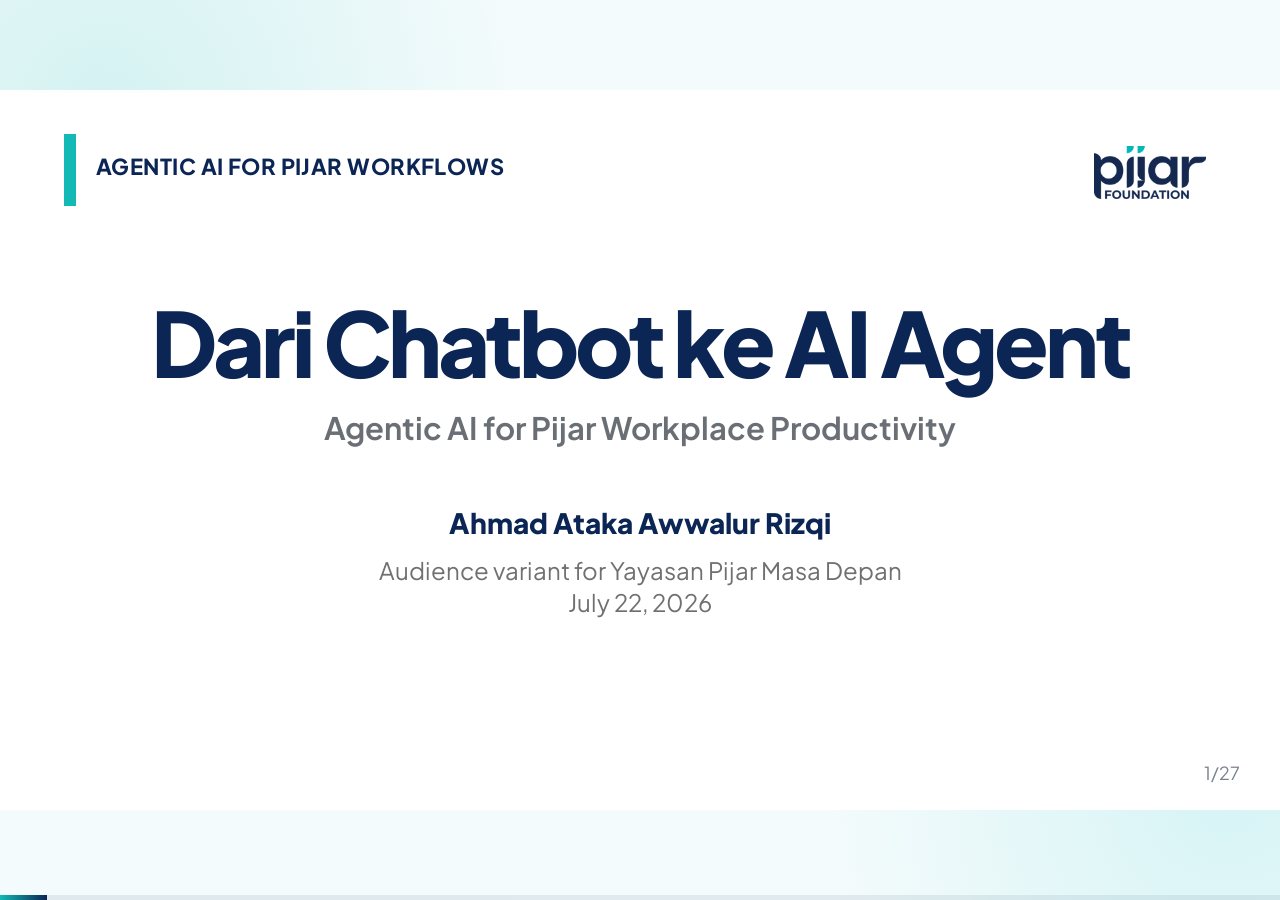
==== pijar-ai/index.html @ 864393a3 "Add Pijar AI workplace slides" ====
<!doctype html>
<html lang="id">
<head>
  <meta charset="utf-8">
  <meta name="viewport" content="width=device-width, initial-scale=1">
  <title>Dari Chatbot ke AI Agent - Pijar</title>
  <link rel="preconnect" href="https://fonts.googleapis.com">
  <link rel="preconnect" href="https://fonts.gstatic.com" crossorigin>
  <link href="https://fonts.googleapis.com/css2?family=Plus+Jakarta+Sans:wght@400;500;650;750;800&display=swap" rel="stylesheet">
  <style>
    :root {
      --navy: #0b2554;
      --teal: #13b9b4;
      --teal-2: #2fcad0;
      --sky: #e8fbfc;
      --line: #cbecef;
      --ink: #10254b;
      --muted: #667085;
      --paper: #ffffff;
      --soft: #f6fbfc;
      --shadow: 0 18px 50px rgba(11, 37, 84, 0.13);
      --radius: 24px;
    }

    * { box-sizing: border-box; }

    html, body {
      margin: 0;
      min-height: 100%;
      background:
        radial-gradient(circle at 8% 12%, rgba(19, 185, 180, 0.14), transparent 30%),
        radial-gradient(circle at 96% 88%, rgba(47, 202, 208, 0.15), transparent 28%),
        #f4fbfc;
      color: var(--ink);
      font-family: Plus Jakarta Sans, Avenir Next, Helvetica Neue, Helvetica, Arial, sans-serif;
      overflow: hidden;
    }

    a { color: var(--navy); }

    .deck {
      width: 100vw;
      height: 100vh;
      position: relative;
    }

    .slide {
      display: none;
      width: min(1280px, 100vw);
      height: min(720px, 100vh);
      padding: 56px 72px 52px;
      margin: auto;
      inset: 0;
      position: absolute;
      background: var(--paper);
      border-radius: 0;
      overflow: hidden;
    }

    .slide.active { display: block; }

    .slide::before {
      content: "";
      position: absolute;
      top: 112px;
      left: 168px;
      right: 168px;
      height: 3px;
      background: var(--teal);
      border-radius: 999px;
    }

    .title-slide::before { display: none; }

    .pijar-logo {
      position: absolute;
      top: 56px;
      right: 74px;
      width: 112px;
      height: auto;
    }

    .brand-tag {
      position: absolute;
      top: 62px;
      left: 96px;
      color: var(--navy);
      font-weight: 750;
      letter-spacing: 0.02em;
      font-size: 22px;
    }

    .brand-tag::before {
      content: "";
      width: 12px;
      height: 72px;
      background: var(--teal);
      position: absolute;
      left: -32px;
      top: -18px;
    }

    h1, h2, h3, p { margin-top: 0; }

    h1 {
      font-size: clamp(54px, 7vw, 94px);
      line-height: 0.98;
      color: var(--navy);
      letter-spacing: -0.045em;
      margin: 152px 0 22px;
      font-weight: 800;
    }

    h2 {
      text-align: center;
      font-size: 42px;
      color: var(--navy);
      letter-spacing: -0.025em;
      margin: 0 0 86px;
      font-weight: 800;
    }

    .long-title h2 { font-size: 39px; }

    .subtitle {
      font-size: 31px;
      color: #6a6f75;
      font-weight: 650;
      margin-bottom: 58px;
    }

    .author {
      font-size: 28px;
      color: var(--navy);
      font-weight: 800;
      margin-bottom: 14px;
    }

    .meta {
      font-size: 24px;
      color: #707070;
      line-height: 1.35;
    }

    .center { text-align: center; }

    .columns {
      display: grid;
      grid-template-columns: repeat(2, minmax(0, 1fr));
      gap: 36px;
      align-items: start;
    }

    .columns.three {
      grid-template-columns: repeat(3, minmax(0, 1fr));
      gap: 22px;
    }

    .columns.four {
      grid-template-columns: repeat(4, minmax(0, 1fr));
      gap: 18px;
    }

    .card, .callout, .mini-card {
      background: var(--sky);
      border: 1px solid var(--line);
      border-radius: 16px;
      box-shadow: 0 10px 26px rgba(11, 37, 84, 0.04);
      overflow: hidden;
    }

    .card-title {
      background: var(--teal);
      color: white;
      font-size: 28px;
      line-height: 1.12;
      padding: 12px 18px;
      font-weight: 800;
    }

    .card-title.navy { background: var(--navy); }

    .card-body {
      padding: 22px 26px 24px;
      font-size: 27px;
      line-height: 1.26;
    }

    .card-body.small { font-size: 21px; line-height: 1.3; }

    .mini-card {
      padding: 22px 18px;
      min-height: 128px;
      text-align: center;
    }

    .mini-card strong {
      display: block;
      color: var(--navy);
      font-size: 25px;
      margin-bottom: 10px;
    }

    .mini-card span {
      font-size: 18px;
      color: var(--muted);
      line-height: 1.28;
    }

    ul, ol {
      margin: 0;
      padding-left: 30px;
    }

    li {
      margin: 0 0 13px;
      font-size: 28px;
      line-height: 1.22;
    }

    .small-list li { font-size: 21px; margin-bottom: 9px; }

    li::marker { color: var(--teal); }

    .big-statement {
      width: min(860px, 88%);
      margin: 120px auto 0;
      text-align: center;
    }

    .big-statement .main {
      color: var(--navy);
      font-size: 58px;
      line-height: 1.05;
      font-weight: 900;
      letter-spacing: -0.035em;
      margin-bottom: 32px;
    }

    .big-statement .accent {
      color: var(--teal);
      font-size: 34px;
      line-height: 1.18;
      font-weight: 900;
      margin-bottom: 34px;
    }

    .quote-box {
      border: 1px solid var(--line);
      background: var(--sky);
      border-radius: 20px;
      padding: 34px;
      font-size: 31px;
      line-height: 1.24;
      font-weight: 750;
      color: var(--navy);
      box-shadow: var(--shadow);
    }

    .tool-row {
      display: grid;
      grid-template-columns: repeat(4, 1fr);
      gap: 28px;
      margin-top: -16px;
    }

    .tool {
      background: var(--soft);
      border: 1px solid var(--line);
      border-radius: 18px;
      padding: 28px 20px 24px;
      min-height: 236px;
      text-align: center;
    }

    .tool img {
      width: 58px;
      height: 58px;
      object-fit: contain;
      margin-bottom: 13px;
    }

    .tool strong {
      display: block;
      color: var(--navy);
      font-size: 22px;
      margin-bottom: 16px;
    }

    .tool p {
      font-size: 17px;
      color: #3c4f68;
      line-height: 1.25;
      margin: 0;
    }

    .code {
      background: #061935;
      color: #e9fcff;
      border-radius: 18px;
      padding: 28px 34px;
      font-family: SFMono-Regular, Menlo, Consolas, monospace;
      font-size: 22px;
      line-height: 1.34;
      white-space: pre-wrap;
      box-shadow: var(--shadow);
    }

    .screenshot {
      display: block;
      max-width: 78%;
      max-height: 420px;
      margin: -14px auto 20px;
      border-radius: 16px;
      box-shadow: var(--shadow);
    }

    .note {
      font-size: 17px;
      color: var(--muted);
      text-align: center;
    }

    .footer {
      position: absolute;
      right: 40px;
      bottom: 26px;
      font-size: 18px;
      color: #7a8290;
    }

    .progress {
      position: fixed;
      left: 0;
      bottom: 0;
      height: 5px;
      width: 100%;
      background: rgba(11, 37, 84, 0.08);
      z-index: 20;
    }

    .bar {
      height: 100%;
      width: 0%;
      background: linear-gradient(90deg, var(--teal), var(--navy));
      transition: width 220ms ease;
    }

    .controls {
      position: fixed;
      z-index: 30;
      left: 24px;
      bottom: 18px;
      display: flex;
      gap: 8px;
      opacity: 0;
      transition: opacity 180ms ease;
    }

    body:hover .controls { opacity: 1; }

    button, .button {
      border: 1px solid rgba(11, 37, 84, 0.14);
      background: rgba(255, 255, 255, 0.86);
      color: var(--navy);
      border-radius: 999px;
      padding: 8px 13px;
      font-weight: 800;
      font-size: 13px;
      text-decoration: none;
      cursor: pointer;
      backdrop-filter: blur(8px);
    }

    .overview {
      overflow: auto;
      background: #eef8fa;
    }

    .overview .deck {
      display: grid;
      grid-template-columns: repeat(auto-fill, minmax(300px, 1fr));
      gap: 24px;
      padding: 24px;
      height: auto;
      overflow: auto;
    }

    .overview .slide {
      display: block;
      position: relative;
      width: 300px;
      height: 169px;
      transform: none;
      padding: 18px;
      cursor: pointer;
      box-shadow: var(--shadow);
      border-radius: 10px;
    }

    .overview .slide::before,
    .overview .footer,
    .overview .pijar-logo,
    .overview .brand-tag { display: none; }

    .overview h1 { font-size: 27px; margin: 30px 0 8px; }
    .overview h2 { font-size: 18px; margin: 0 0 18px; }
    .overview li, .overview .card-body, .overview .mini-card span { font-size: 8px; }
    .overview .card-title { font-size: 10px; padding: 4px; }
    .overview .card-body { padding: 8px; }
    .overview .big-statement { margin-top: 28px; }
    .overview .big-statement .main { font-size: 16px; }
    .overview .big-statement .accent { font-size: 11px; }
    .overview .controls, .overview .progress { display: none; }

    .help {
      position: fixed;
      inset: 0;
      background: rgba(4, 16, 38, 0.72);
      color: white;
      z-index: 50;
      display: none;
      place-items: center;
    }

    .help.show { display: grid; }

    .help-card {
      width: min(680px, calc(100vw - 48px));
      background: white;
      color: var(--navy);
      border-radius: 24px;
      padding: 34px;
      box-shadow: var(--shadow);
    }

    .help-card h3 { font-size: 32px; margin-bottom: 18px; }
    .help-card p { font-size: 19px; line-height: 1.45; }

    @media (max-width: 900px) {
      body { overflow: auto; }
      .deck { height: auto; }
      .slide {
        display: block;
        position: relative;
        width: 100vw;
        height: auto;
        min-height: 100vh;
        padding: 40px 26px 56px;
      }
      .slide:not(.active) { display: none; }
      .slide::before { left: 32px; right: 32px; top: 94px; }
      h1 { margin-top: 130px; font-size: 50px; }
      h2 { font-size: 31px; margin-bottom: 54px; }
      .columns, .columns.three, .columns.four, .tool-row { grid-template-columns: 1fr; }
      .card-body, li { font-size: 22px; }
      .brand-tag { left: 64px; font-size: 16px; }
      .pijar-logo { width: 82px; top: 46px; right: 30px; }
    }
  </style>
</head>
<body>
  <main class="deck" id="deck">
    <section class="slide title-slide active">
      <div class="brand-tag">AGENTIC AI FOR PIJAR WORKFLOWS</div>
      <img class="pijar-logo" src="assets/pijar/pijar-logo.png" alt="Pijar Foundation">
      <div class="center">
        <h1>Dari Chatbot ke AI Agent</h1>
        <div class="subtitle">Agentic AI for Pijar Workplace Productivity</div>
        <div class="author">Ahmad Ataka Awwalur Rizqi</div>
        <div class="meta">Audience variant for Yayasan Pijar Masa Depan<br>July 22, 2026</div>
      </div>
      <div class="footer"></div>
    </section>

    <section class="slide">
      <h2>Pembuka</h2>
      <div class="columns">
        <div class="card">
          <div class="card-title">Pertanyaan cepat</div>
          <div class="card-body">
            Siapa yang sudah pakai ChatGPT atau Gemini untuk kerja program?
            <ul style="margin-top: 28px;">
              <li>merapikan update mitra?</li>
              <li>menyusun brief program?</li>
              <li>membuat draft policy note?</li>
              <li>tapi apakah workflow tim benar-benar berubah?</li>
            </ul>
          </div>
        </div>
        <div class="quote-box center">
          Impact sudah jalan.<br>
          <span style="color: var(--teal);">Workflow bisa makin cerdas.</span>
          <p style="font-size: 24px; color: var(--muted); margin-top: 28px;">AI bukan gimmick,<br>tapi leverage untuk koordinasi.</p>
        </div>
      </div>
      <div class="footer"></div>
    </section>

    <section class="slide">
      <h2>Pesan Utama Talk Ini</h2>
      <div class="big-statement">
        <div class="main">AI yang berguna bukan<br>yang paling canggih.</div>
        <div class="accent">AI yang berguna adalah yang masuk ke ritme kerja program dengan aman dan jelas.</div>
        <p class="meta">Fokus kita: mempercepat kerja lintas program, mitra, riset, komunikasi, dan evaluasi.</p>
      </div>
      <div class="footer"></div>
    </section>

    <section class="slide long-title">
      <h2>Konteks Pijar: Banyak Knowledge, Banyak Koordinasi</h2>
      <div class="columns">
        <div class="card">
          <div class="card-title">Dari konteks publik Pijar</div>
          <div class="card-body small">
            <ul>
              <li>Pijar memosisikan diri sebagai katalis untuk Indonesia 2045.</li>
              <li>Fokus tematiknya mencakup Future Talent dan Future Planet.</li>
              <li>Program seperti Future Skills, Global Future X, dan Future Lestari membutuhkan orkestrasi multi-stakeholder.</li>
            </ul>
          </div>
        </div>
        <div class="card">
          <div class="card-title navy">Konsekuensi workflow</div>
          <div class="card-body small">
            <ul>
              <li>Banyak catatan program, update mitra, data kegiatan, dan brief strategis.</li>
              <li>Nilai AI muncul saat membantu menyambungkan dokumen, konteks, dan tindak lanjut.</li>
              <li>Kuncinya bukan otomatisasi penuh, tetapi koordinasi yang lebih cepat dan konsisten.</li>
            </ul>
          </div>
        </div>
      </div>
      <p class="note" style="margin-top: 22px;">Disarikan dari laman publik Pijar Foundation dan publikasi program Future Talent Hub/Impact Leaders Fellowship.</p>
      <div class="footer"></div>
    </section>

    <section class="slide long-title">
      <h2>Hasil Review Referensi: Apa Lesson Learned-nya?</h2>
      <div class="columns">
        <div class="card">
          <div class="card-title">Adopsi dan produktivitas</div>
          <div class="card-body small">
            <ul>
              <li>McKinsey (2025): value muncul saat workflow, KPI, dan cara kerja ikut didesain ulang.</li>
              <li>Microsoft WTI (2025): kerja bergeser ke human-agent teams.</li>
              <li>BCG AI at Work (2025): adopsi naik, tetapi training dan trust masih jadi gap.</li>
            </ul>
          </div>
        </div>
        <div class="card">
          <div class="card-title navy">Cara pakai yang lebih aman</div>
          <div class="card-body small">
            <ul>
              <li>NIST AI RMF: govern, map, measure, manage.</li>
              <li>OpenAI guidance: use case jelas, konteks cukup, batas data, review manusia.</li>
              <li>Benang merah: AI butuh konteks, batasan, dan evaluasi.</li>
            </ul>
          </div>
        </div>
      </div>
      <div class="footer"></div>
    </section>

    <section class="slide">
      <h2>Dari Chatbot ke Agent: Mulai dari Obrolan</h2>
      <div class="columns">
        <div class="card">
          <div class="card-title">Chatbot</div>
          <div class="card-body">Pola: kita bertanya, AI menjawab.</div>
        </div>
        <div>
          <div class="quote-box">“Tolong jelaskan cara membuat notulen yang baik.”</div>
          <ul style="margin-top: 30px;">
            <li>hasilnya informatif</li>
            <li>belum tentu langsung siap pakai</li>
            <li>kita masih mengerjakan langkah berikutnya</li>
          </ul>
        </div>
      </div>
      <div class="footer"></div>
    </section>

    <section class="slide">
      <h2>Dari Chatbot ke Agent: Delegasi ke Asisten</h2>
      <div class="columns">
        <div class="card">
          <div class="card-title">Agent</div>
          <div class="card-body">Pola: kita memberi tujuan, konteks, batasan, lalu review hasilnya.</div>
        </div>
        <div>
          <div class="quote-box" style="font-size: 27px;">“Baca catatan rapat ini, susun minutes, buat task list, tandai owner yang belum jelas, dan siapkan draft email follow-up.”</div>
          <ul style="margin-top: 30px;">
            <li>ada rangkaian langkah</li>
            <li>ada output kerja</li>
            <li>ada review manusia</li>
          </ul>
        </div>
      </div>
      <div class="footer"></div>
    </section>

    <section class="slide">
      <h2>Kenapa Belum Optimal?</h2>
      <div class="columns">
        <div class="card">
          <div class="card-title">Pola yang sering terjadi</div>
          <div class="card-body">
            <ul>
              <li>dipakai hanya saat buntu</li>
              <li>prompt terlalu umum</li>
              <li>output langsung diterima</li>
              <li>use case tidak dekat dengan role</li>
            </ul>
          </div>
        </div>
        <div class="card">
          <div class="card-title navy">Akibatnya</div>
          <div class="card-body">
            <ul>
              <li>hasil generik</li>
              <li>sulit dipakai ulang</li>
              <li>tidak ada standar tim</li>
              <li>manfaatnya terasa acak</li>
            </ul>
          </div>
        </div>
      </div>
      <div class="footer"></div>
    </section>

    <section class="slide">
      <h2>Prinsip: AI Masuk ke Ritme Kerja</h2>
      <div class="columns four">
        <div class="mini-card"><strong>1. Repetitif</strong><span>mulai dari tugas yang sering diulang</span></div>
        <div class="mini-card"><strong>2. Output jelas</strong><span>draft, tabel, checklist, ringkasan</span></div>
        <div class="mini-card"><strong>3. Review manusia</strong><span>AI membantu, manusia memutuskan</span></div>
        <div class="mini-card"><strong>4. Ukur</strong><span>waktu, kualitas, error, follow-up</span></div>
      </div>
      <div class="quote-box" style="margin-top: 56px; font-size: 29px;">Kalau tugasnya sering diulang, lintas dokumen, melibatkan banyak mitra, dan punya format output jelas, itu kandidat bagus untuk AI Agent.</div>
      <div class="footer"></div>
    </section>

    <section class="slide">
      <h2>Contoh Praktik untuk Konteks Pijar</h2>
      <div class="columns three">
        <div class="card"><div class="card-title">Program</div><div class="card-body"><ul><li>weekly program brief</li><li>laporan kegiatan</li><li>ringkasan feedback</li><li>checklist tindak lanjut</li></ul></div></div>
        <div class="card"><div class="card-title">Policy/Research</div><div class="card-body"><ul><li>policy memo</li><li>stakeholder map</li><li>synthesis desk research</li><li>issue brief</li></ul></div></div>
        <div class="card"><div class="card-title">Partnership/Comms</div><div class="card-body"><ul><li>donor/partner update</li><li>email follow-up</li><li>event recap</li><li>narrative alignment</li></ul></div></div>
      </div>
      <div class="footer"></div>
    </section>

    <section class="slide">
      <h2>4 Level Cara Kerja dengan AI</h2>
      <div class="columns four">
        <div class="mini-card"><strong>1. Ask AI</strong><span>bertanya sesekali</span></div>
        <div class="mini-card"><strong>2. Assist Me</strong><span>draft, ringkas, revisi</span></div>
        <div class="mini-card"><strong>3. Work With Me</strong><span>workflow berulang</span></div>
        <div class="mini-card" style="border-color: var(--teal);"><strong>4. Delegate</strong><span>tujuan, batasan, review</span></div>
      </div>
      <div class="quote-box" style="margin-top: 70px;">Anda sekarang ada di level mana? Tim Anda mayoritas ada di level mana?</div>
      <div class="footer"></div>
    </section>

    <section class="slide">
      <h2>Desain Workflow Agentic</h2>
      <div class="columns four">
        <div class="mini-card"><strong>Input</strong><span>data, catatan, dokumen</span></div>
        <div class="mini-card"><strong>Steps</strong><span>baca, cek, susun, tandai</span></div>
        <div class="mini-card"><strong>Output</strong><span>draft, task list, checklist</span></div>
        <div class="mini-card"><strong>Review</strong><span>manusia cek dan putuskan</span></div>
      </div>
      <div class="columns" style="margin-top: 46px;">
        <div class="card"><div class="card-title">Contoh: program brief mingguan</div><div class="card-body"><ul><li>data kegiatan</li><li>update mitra</li><li>target indikator</li></ul></div></div>
        <div class="card"><div class="card-title navy">Batasan</div><div class="card-body">Jangan mengarang capaian. Tandai data, persetujuan, atau narasi yang belum final.</div></div>
      </div>
      <div class="footer"></div>
    </section>

    <section class="slide">
      <h2>Prompt yang Siap Dipakai</h2>
      <div class="columns">
        <div class="card"><div class="card-title">Struktur</div><div class="card-body"><ul><li><strong>Goal</strong>: hasil akhir</li><li><strong>Context</strong>: data/file/sumber</li><li><strong>Constraints</strong>: aturan dan batasan</li><li><strong>Done when</strong>: definisi selesai</li></ul></div></div>
        <div class="quote-box">Minta AI menandai bagian yang tidak yakin, bukan menutupinya dengan bahasa yang rapi.</div>
      </div>
      <div class="footer"></div>
    </section>

    <section class="slide">
      <h2>Template Instruksi Agent</h2>
      <div class="code">Goal:
  Bantu saya membuat [output kerja].

Context:
  Gunakan [dokumen/data/catatan] berikut.

Constraints:
  - Jangan mengarang data.
  - Tandai informasi yang belum lengkap.
  - Gunakan bahasa [formal/ringkas/ramah].

Done when:
  Output berisi draft, checklist revisi,
  dan daftar data yang masih perlu ditanyakan.</div>
      <div class="footer"></div>
    </section>

    <section class="slide">
      <h2>Etika dan Safety Harian</h2>
      <div class="columns">
        <div class="card"><div class="card-title">Boleh</div><div class="card-body"><ul><li>ringkas dokumen umum</li><li>draft awal</li><li>cek konsistensi</li><li>buat alternatif kalimat</li></ul></div></div>
        <div class="card"><div class="card-title navy">Hati-hati</div><div class="card-body"><ul><li>data pribadi/sensitif</li><li>keputusan keuangan/legal</li><li>klaim faktual tanpa sumber</li><li>output yang langsung dikirim</li></ul></div></div>
      </div>
      <div class="footer"></div>
    </section>

    <section class="slide">
      <h2>Tool Landscape: Pilih Sesuai Tugas</h2>
      <div class="tool-row">
        <div class="tool"><img src="assets/tool-logos/chatgpt-real.png" alt=""><strong>ChatGPT</strong><p>General assistant: ide, draft, tanya-jawab, analisis cepat.</p></div>
        <div class="tool"><img src="assets/tool-logos/gemini-real.png" alt=""><strong>Gemini</strong><p>Kuat saat kerja dekat dengan Google Workspace dan pencarian.</p></div>
        <div class="tool"><img src="assets/tool-logos/claude-real.png" alt=""><strong>Claude</strong><p>Dokumen panjang, reasoning, analisis kebijakan, editing naskah.</p></div>
        <div class="tool"><img src="assets/tool-logos/codex-real.png" alt=""><strong>Codex</strong><p>Agentic workbench: file, folder, otomasi, build, render, test.</p></div>
      </div>
      <div class="quote-box" style="margin-top: 32px; font-size: 25px;">Ini bukan perbandingan apple-to-apple. Bandingkan berdasarkan jenis tugas.</div>
      <div class="footer"></div>
    </section>

    <section class="slide">
      <h2>Codex dan Claude: Dua Mode Bantuan</h2>
      <div class="columns">
        <div class="card"><div class="card-title">Claude cocok untuk</div><div class="card-body"><ul><li>membaca dokumen panjang</li><li>analisis kebijakan</li><li>merapikan reasoning</li><li>menyusun argumen</li></ul></div></div>
        <div class="card"><div class="card-title navy">Codex cocok untuk</div><div class="card-body"><ul><li>bekerja dengan folder/file</li><li>membuat template berulang</li><li>otomasi kecil</li><li>cek hasil lewat build/render/test</li></ul></div></div>
      </div>
      <p class="note" style="margin-top: 34px;">Codex efektif saat diperlakukan seperti teammate: diberi konteks, batasan, dan definisi selesai.</p>
      <div class="footer"></div>
    </section>

    <section class="slide">
      <h2>Cara Membuka Codex</h2>
      <div class="columns">
        <div class="card"><div class="card-title">Untuk kebanyakan peserta</div><div class="card-body"><ol><li>Buka <code>chatgpt.com/download</code>.</li><li>Install ChatGPT desktop.</li><li>Login, lalu buka <strong>Codex</strong>.</li></ol></div></div>
        <div class="card"><div class="card-title navy">Alternatif</div><div class="card-body">Buka <code>chatgpt.com/codex/</code> lewat browser. Pengguna teknis bisa memakai Codex CLI atau IDE extension.</div></div>
      </div>
      <div class="footer"></div>
    </section>

    <section class="slide">
      <h2>Tampilan Codex</h2>
      <img class="screenshot" src="assets/screenshots/codex-real-public.png" alt="Tampilan Codex">
      <p class="note">Contoh tampilan publik Codex. Intinya: beri task, hubungkan konteks kerja, lalu review output/diff/log sebelum dipakai.</p>
      <div class="footer"></div>
    </section>

    <section class="slide">
      <h2>Instruksi Codex yang Baik</h2>
      <div class="code">Goal: Buat template brief mingguan untuk tim program.

Context: Gunakan update program, data kegiatan,
catatan mitra, dan target indikator.

Constraints: Bahasa ringkas untuk pimpinan,
jangan mengarang angka atau approval.

Done when: Ada brief markdown, action list,
risiko, dan data yang masih kurang.</div>
      <div class="footer"></div>
    </section>

    <section class="slide">
      <h2>Menu Demo</h2>
      <div class="columns">
        <div class="card"><div class="card-title">Demo ringan</div><div class="card-body"><ul><li>update mitra → action summary</li><li>catatan program → minutes</li><li>data kegiatan → program brief</li></ul></div></div>
        <div class="card"><div class="card-title navy">Demo agentic</div><div class="card-body"><ul><li>mini-agent koordinasi program</li><li>template workflow</li><li>policy/partner brief helper</li></ul></div></div>
      </div>
      <div class="footer"></div>
    </section>

    <section class="slide">
      <h2>Demo 1: Minutes dan Task List</h2>
      <div class="columns three">
        <div class="card"><div class="card-title">Input</div><div class="card-body">Catatan rapat mentah</div></div>
        <div class="card"><div class="card-title">Proses AI</div><div class="card-body">Kelompokkan keputusan dan tugas</div></div>
        <div class="card"><div class="card-title navy">Output</div><div class="card-body">Minutes, owner, deadline, risiko</div></div>
      </div>
      <div class="quote-box" style="margin-top: 52px; font-size: 28px;">Data apa yang belum jelas? Siapa owner yang belum disebut? Deadline mana yang masih asumsi?</div>
      <p class="note" style="margin-top: 22px;">
        <a class="button" href="demo-materials/prompt-cards.md">Prompt 1</a>
        <a class="button" href="demo-materials/01-program-update-raw.md">Bahan demo</a>
      </p>
      <div class="footer"></div>
    </section>

    <section class="slide">
      <h2>Demo 2: Draft Program Brief</h2>
      <div class="columns">
        <div class="card"><div class="card-title">Input</div><div class="card-body"><ul><li>data kegiatan</li><li>indikator program</li><li>catatan mitra/lapangan</li><li>risiko dan blocker</li></ul></div></div>
        <div class="card"><div class="card-title navy">Output</div><div class="card-body"><ul><li>executive brief</li><li>capaian</li><li>kendala</li><li>data yang belum lengkap</li></ul></div></div>
      </div>
      <p class="note" style="margin-top: 30px;">
        <a class="button" href="demo-materials/prompt-cards.md">Prompt 1</a>
        <a class="button" href="demo-materials/01-program-update-raw.md">Update mentah</a>
        <a class="button" href="demo-materials/03-program-activities.csv">Data kegiatan</a>
        <a class="button" href="demo-materials/04-program-indicators.md">Indikator</a>
      </p>
      <div class="footer"></div>
    </section>

    <section class="slide">
      <h2>Demo 3: Mini-Agent untuk Koordinasi</h2>
      <div class="quote-box" style="font-size: 29px; max-width: 860px; margin: 34px auto 0; text-align: left;">
        <strong>Peran agent:</strong> Asisten koordinator program.<br>
        <strong>Tugas:</strong> Mengubah update program, mitra, dan indikator menjadi prioritas minggu ini.<br>
        <strong>Batasan:</strong> Jangan membuat keputusan final. Tandai risiko, approval, dan data kurang.<br>
        <strong>Output:</strong> 5 prioritas, owner, deadline, blockers, pertanyaan follow-up.
      </div>
      <p class="note" style="margin-top: 24px;">
        <a class="button" href="demo-materials/prompt-cards.md">Prompt 3</a>
        <a class="button" href="demo-materials/01-program-update-raw.md">Update</a>
        <a class="button" href="demo-materials/02-partner-email.md">Email mitra</a>
        <a class="button" href="demo-materials/03-program-activities.csv">Data</a>
        <a class="button" href="demo-materials/04-program-indicators.md">Indikator</a>
      </p>
      <div class="footer"></div>
    </section>

    <section class="slide">
      <h2>Checklist Mulai Besok</h2>
      <ol style="max-width: 860px; margin: 0 auto;">
        <li>Pilih satu tugas berulang.</li>
        <li>Tulis output yang diinginkan.</li>
        <li>Kumpulkan contoh input dan output lama.</li>
        <li>Buat instruksi: Goal, Context, Constraints, Done when.</li>
        <li>Uji 3 kali, revisi prompt, simpan template.</li>
        <li>Sepakati bagian mana yang wajib dicek manusia.</li>
      </ol>
      <div class="footer"></div>
    </section>

    <section class="slide">
      <h2>Take-home Messages</h2>
      <ol style="max-width: 900px; margin: 0 auto;">
        <li>AI bukan sekadar tempat bertanya.</li>
        <li>Nilainya muncul saat AI masuk ke ritme kerja program.</li>
        <li>Pengguna produktif adalah pengarah AI Agent.</li>
        <li>Tim perlu membuat contoh, template, dan kebiasaan review lintas program.</li>
        <li>Manusia tetap bertanggung jawab atas kualitas, keputusan, dan etika.</li>
      </ol>
      <div class="footer"></div>
    </section>

    <section class="slide">
      <h2>Materi dan Demo</h2>
      <div class="columns">
        <div class="card">
          <div class="card-title">Akses cepat</div>
          <div class="card-body">
            <ul>
              <li><a href="agentic-ai-workplace-pijar-talk.pdf">PDF slide Pijar</a></li>
              <li><a href="demo-materials/prompt-cards.md">Prompt cards demo</a></li>
              <li><a href="demo-materials/README.md">Demo materials</a></li>
            </ul>
          </div>
        </div>
        <div class="card">
          <div class="card-title navy">Referensi Singkat</div>
          <div class="card-body small">
            Microsoft WTI 2025, McKinsey State of AI, BCG AI at Work 2025, NIST AI RMF, OpenAI Codex manual, dan laman publik Pijar Foundation.
          </div>
        </div>
      </div>
      <div class="footer"></div>
    </section>
  </main>

  <div class="controls">
    <button id="prevBtn">Prev</button>
    <button id="nextBtn">Next</button>
    <button id="overviewBtn">Overview</button>
    <button id="helpBtn">Help</button>
    <a class="button" href="agentic-ai-workplace-pijar-talk.pdf">PDF</a>
  </div>

  <div class="progress"><div class="bar" id="bar"></div></div>

  <div class="help" id="help">
    <div class="help-card">
      <h3>Keyboard</h3>
      <p><strong>→ / Space</strong>: next slide<br><strong>←</strong>: previous slide<br><strong>O</strong>: overview<br><strong>H / ?</strong>: help<br><strong>F</strong>: fullscreen<br><strong>Esc</strong>: close overlay</p>
      <p>Peserta bisa membuka file ini langsung di browser. Link PDF dan demo materials ada di slide terakhir.</p>
    </div>
  </div>

  <script>
    const slides = [...document.querySelectorAll('.slide')];
    const bar = document.getElementById('bar');
    const help = document.getElementById('help');
    let index = Math.max(0, Number(location.hash.replace('#', '')) - 1 || 0);

    function render() {
      slides.forEach((slide, i) => {
        slide.classList.toggle('active', i === index);
        const footer = slide.querySelector('.footer');
        if (footer) footer.textContent = `${i + 1}/${slides.length}`;
      });
      bar.style.width = `${((index + 1) / slides.length) * 100}%`;
      if (!document.body.classList.contains('overview')) {
        history.replaceState(null, '', `#${index + 1}`);
      }
    }

    function next() {
      index = Math.min(slides.length - 1, index + 1);
      render();
    }

    function prev() {
      index = Math.max(0, index - 1);
      render();
    }

    function toggleOverview() {
      document.body.classList.toggle('overview');
      if (!document.body.classList.contains('overview')) render();
    }

    slides.forEach((slide, i) => {
      slide.addEventListener('click', () => {
        if (document.body.classList.contains('overview')) {
          index = i;
          document.body.classList.remove('overview');
          render();
        }
      });
    });

    document.getElementById('nextBtn').onclick = next;
    document.getElementById('prevBtn').onclick = prev;
    document.getElementById('overviewBtn').onclick = toggleOverview;
    document.getElementById('helpBtn').onclick = () => help.classList.add('show');
    help.addEventListener('click', () => help.classList.remove('show'));

    document.addEventListener('keydown', event => {
      if (event.key === 'Escape') {
        help.classList.remove('show');
        document.body.classList.remove('overview');
        render();
        return;
      }
      if (event.key === 'ArrowRight' || event.key === ' ' || event.key === 'PageDown') next();
      if (event.key === 'ArrowLeft' || event.key === 'PageUp') prev();
      if (event.key.toLowerCase() === 'o') toggleOverview();
      if (event.key.toLowerCase() === 'h' || event.key === '?') help.classList.toggle('show');
      if (event.key.toLowerCase() === 'f') document.documentElement.requestFullscreen?.();
    });

    render();
  </script>
</body>
</html>
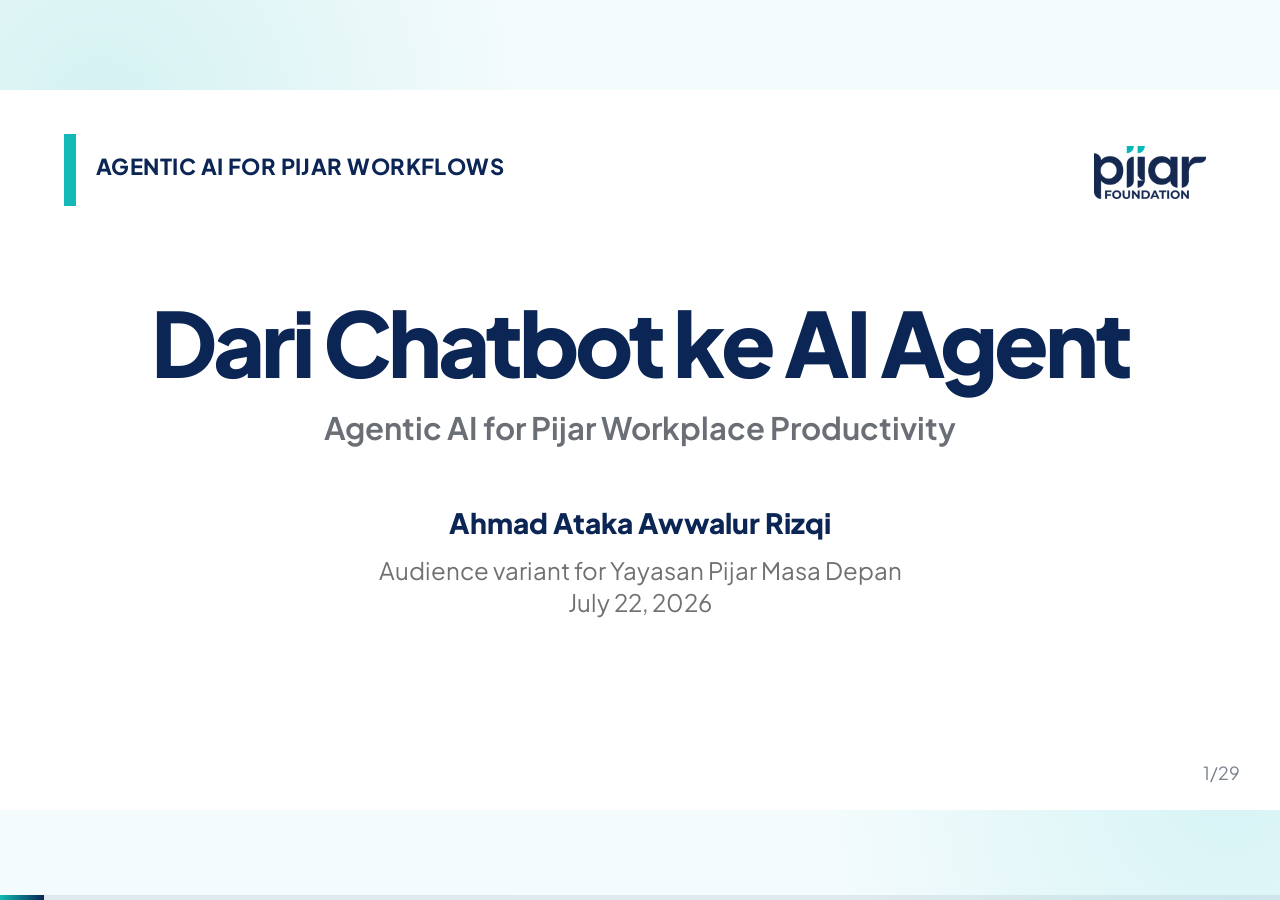
==== commit 0ccfcf56: "Update Pijar Pages entrypoint" ====
--- a/pijar-ai/index.html
+++ b/pijar-ai/index.html
@@ -70,7 +70,8 @@
       border-radius: 999px;
     }
 
-    .title-slide::before { display: none; }
+    .title-slide::before,
+    .plain-slide::before { display: none; }
 
     .pijar-logo {
       position: absolute;
@@ -78,6 +79,53 @@
       right: 74px;
       width: 112px;
       height: auto;
+    }
+
+    .meme-slide {
+      padding: 0;
+      display: none;
+      place-items: center;
+    }
+
+    .meme-slide.active { display: grid; }
+
+    .meme-slide img {
+      width: auto;
+      height: auto;
+      max-width: calc(100% - 96px);
+      max-height: min(620px, calc(100% - 72px));
+      object-fit: contain;
+      display: block;
+    }
+
+    .qr-slide {
+      text-align: center;
+      display: none;
+      place-items: center;
+      padding: 48px 72px;
+    }
+
+    .qr-slide.active { display: grid; }
+
+    .qr-wrap {
+      display: flex;
+      flex-direction: column;
+      align-items: center;
+      gap: 34px;
+    }
+
+    .qr-wrap img {
+      width: min(395px, 58vh);
+      height: auto;
+      display: block;
+    }
+
+    .qr-link {
+      color: var(--navy);
+      font-family: SFMono-Regular, Menlo, Consolas, monospace;
+      font-size: 30px;
+      line-height: 1.2;
+      text-decoration: none;
     }
 
     .brand-tag {
@@ -411,6 +459,11 @@
     .overview .big-statement { margin-top: 28px; }
     .overview .big-statement .main { font-size: 16px; }
     .overview .big-statement .accent { font-size: 11px; }
+    .overview .meme-slide,
+    .overview .qr-slide { display: grid; padding: 0; }
+    .overview .qr-wrap { gap: 8px; }
+    .overview .qr-wrap img { width: 86px; }
+    .overview .qr-link { font-size: 8px; }
     .overview .controls, .overview .progress { display: none; }
 
     .help {
@@ -456,6 +509,10 @@
       .card-body, li { font-size: 22px; }
       .brand-tag { left: 64px; font-size: 16px; }
       .pijar-logo { width: 82px; top: 46px; right: 30px; }
+      .meme-slide { min-height: 100vh; padding: 0; }
+      .qr-slide { min-height: 100vh; padding: 40px 26px; }
+      .qr-wrap img { width: min(78vw, 390px); }
+      .qr-link { font-size: 20px; overflow-wrap: anywhere; }
     }
   </style>
 </head>
@@ -471,6 +528,17 @@
         <div class="meta">Audience variant for Yayasan Pijar Masa Depan<br>July 22, 2026</div>
       </div>
       <div class="footer"></div>
+    </section>
+
+    <section class="slide plain-slide meme-slide">
+      <img src="assets/pijar/microsoft-authenticator-joke.jpeg" alt="Microsoft Authenticator workplace joke">
+    </section>
+
+    <section class="slide plain-slide qr-slide">
+      <div class="qr-wrap">
+        <img src="assets/pijar/pijar-ai-qr.png" alt="QR code to Pijar AI slides">
+        <a class="qr-link" href="https://ahmadataka.github.io/pijar-ai/">ahmadataka.github.io/pijar-ai/</a>
+      </div>
     </section>
 
     <section class="slide">
